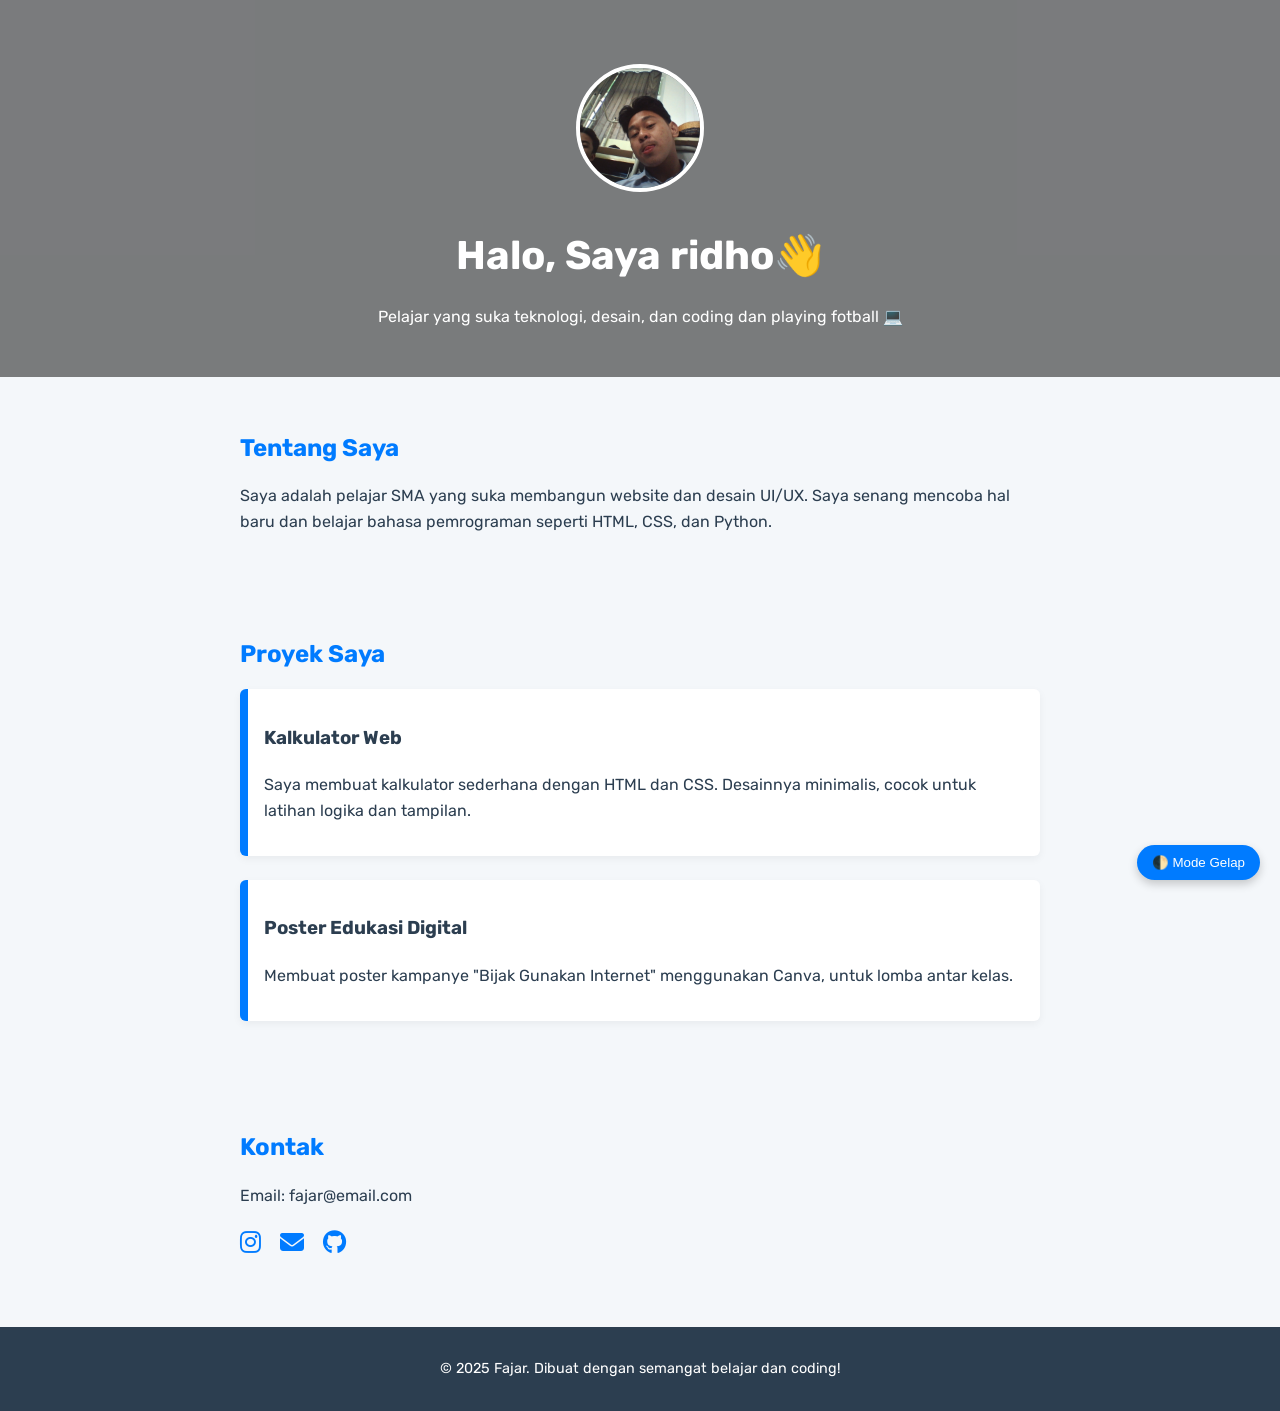
==== portofolio2.html @ 54e253d1 "Repositori Rezky Kelas 11" ====
<!DOCTYPE html>
<html lang="id">
<head>
  <meta charset="UTF-8" />
  <meta name="viewport" content="width=device-width, initial-scale=1.0" />
  <title>Portofolio Fajar</title>
  <link href="https://fonts.googleapis.com/css2?family=Rubik&display=swap" rel="stylesheet">
  <link rel="stylesheet" href="https://cdnjs.cloudflare.com/ajax/libs/font-awesome/6.5.0/css/all.min.css" />
  <style>
    :root {
      --primary-color: #007bff;
      --bg-color: #f4f7fa;
      --text-color: #2c3e50;
      --card-bg: #ffffff;
      --footer-bg: #2c3e50;
    }

    body.dark {
      --primary-color: #0d6efd;
      --bg-color: #1c1c1c;
      --text-color: #f0f0f0;
      --card-bg: #2e2e2e;
      --footer-bg: #000;
    }

    body {
      font-family: 'Rubik', sans-serif;
      background: var(--bg-color);
      color: var(--text-color);
      margin: 0;
      padding: 0;
      line-height: 1.6;
      transition: all 0.3s ease;
    }

    header {
      background: url('https://images.unsplash.com/photo-1519389950473-47ba0277781c?fit=crop&w=1600&q=80') center/cover;
      color: white;
      text-align: center;
      padding: 4rem 1rem 2rem;
      position: relative;
    }

    header::after {
      content: "";
      position: absolute;
      top: 0; left: 0;
      width: 100%;
      height: 100%;
      background-color: rgba(0,0,0,0.5);
      z-index: 0;
    }

    header * {
      position: relative;
      z-index: 1;
    }

    .profile-pic {
      width: 120px;
      height: 120px;
      border-radius: 50%;
      border: 4px solid white;
      object-fit: cover;
      margin-bottom: 1rem;
    }

    h1 {
      font-size: 2.5rem;
      margin: 0.5rem 0;
    }

    h2 {
      color: var(--primary-color);
      margin-bottom: 1rem;
    }

    section {
      padding: 2rem;
      max-width: 800px;
      margin: auto;
    }

    .project {
      background: var(--card-bg);
      padding: 1rem;
      margin-bottom: 1.5rem;
      border-left: 8px solid var(--primary-color);
      border-radius: 6px;
      box-shadow: 0 3px 8px rgba(0,0,0,0.05);
    }

    a {
      color: var(--primary-color);
      text-decoration: none;
      font-weight: bold;
    }

    a:hover {
      text-decoration: underline;
    }

    .social-icons a {
      margin-right: 15px;
      font-size: 1.5rem;
      color: var(--primary-color);
    }

    footer {
      background: var(--footer-bg);
      color: white;
      text-align: center;
      padding: 1rem;
      font-size: 0.9rem;
      margin-top: 2rem;
    }

    .toggle-button {
      position: fixed;
      bottom: 20px;
      right: 20px;
      background: var(--primary-color);
      color: white;
      border: none;
      padding: 10px 15px;
      border-radius: 30px;
      cursor: pointer;
      box-shadow: 0 4px 10px rgba(0,0,0,0.2);
      z-index: 999;
    }

    @media (max-width: 600px) {
      h1 {
        font-size: 2rem;
      }

      section {
        padding: 1rem;
      }
    }
  </style>
</head>
<body>
  <header>
    <img src="WIN_20250714_03_28_14_Pro.jpg" alt="Foto Fajar" class="profile-pic" />
    <h1>Halo, Saya ridho👋</h1>
    <p>Pelajar yang suka teknologi, desain, dan coding dan playing fotball 💻</p>
  </header>

  <section class="about">
    <h2>Tentang Saya</h2>
    <p>Saya adalah pelajar SMA yang suka membangun website dan desain UI/UX. Saya senang mencoba hal baru dan belajar bahasa pemrograman seperti HTML, CSS, dan Python.</p>
  </section>

  <section class="projects">
    <h2>Proyek Saya</h2>
    <div class="project">
      <h3>Kalkulator Web</h3>
      <p>Saya membuat kalkulator sederhana dengan HTML dan CSS. Desainnya minimalis, cocok untuk latihan logika dan tampilan.</p>
    </div>
    <div class="project">
      <h3>Poster Edukasi Digital</h3>
      <p>Membuat poster kampanye "Bijak Gunakan Internet" menggunakan Canva, untuk lomba antar kelas.</p>
    </div>
  </section>

  <section class="contact">
    <h2>Kontak</h2>
    <p>Email: fajar@email.com</p>
    <div class="social-icons">
      <a href="https://instagram.com/fajar" target="_blank"><i class="fab fa-instagram"></i></a>
      <a href="mailto:fajar@email.com"><i class="fas fa-envelope"></i></a>
      <a href="https://github.com/fajar" target="_blank"><i class="fab fa-github"></i></a>
    </div>
  </section>

  <footer>
    <p>© 2025 Fajar. Dibuat dengan semangat belajar dan coding!</p>
  </footer>

  <button class="toggle-button" onclick="toggleDarkMode()">🌓 Mode Gelap</button>

  <script>
    function toggleDarkMode() {
      document.body.classList.toggle('dark');
    }
  </script>
</body>
</html>
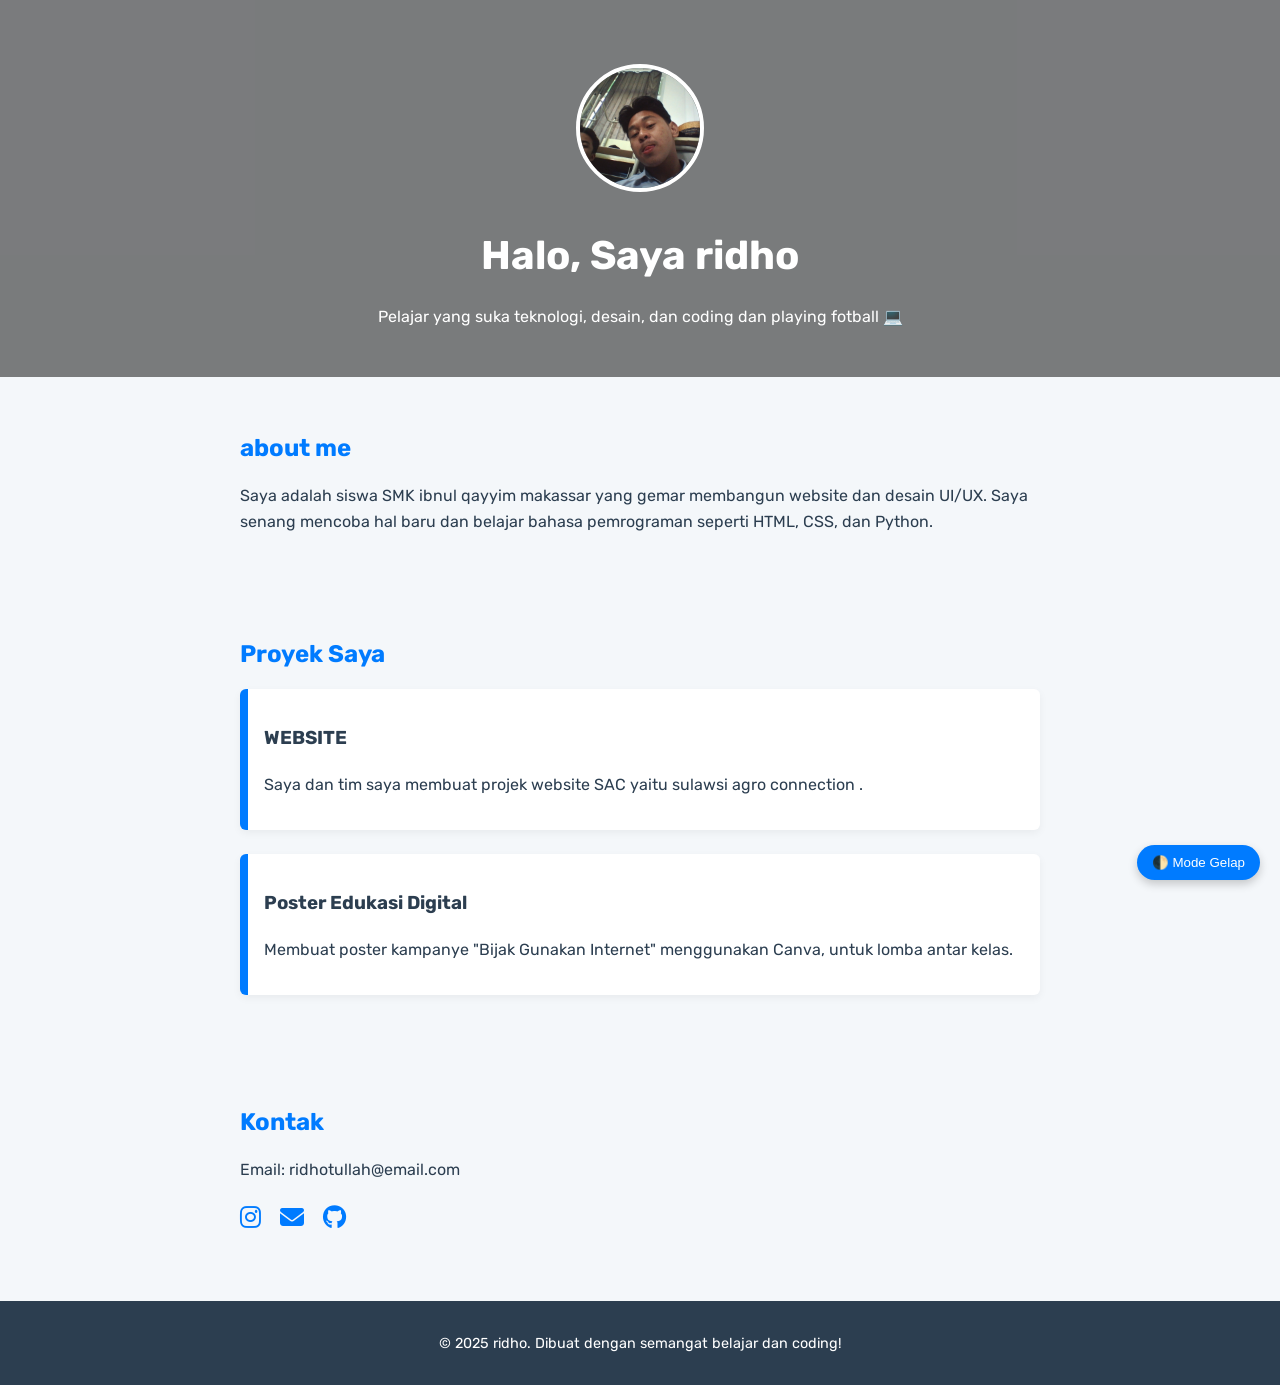
==== commit 02b2e9bc: "Resky portfolio" ====
--- a/portofolio2.html
+++ b/portofolio2.html
@@ -143,20 +143,20 @@
 <body>
   <header>
     <img src="WIN_20250714_03_28_14_Pro.jpg" alt="Foto Fajar" class="profile-pic" />
-    <h1>Halo, Saya ridho👋</h1>
+    <h1>Halo, Saya ridho</h1>
     <p>Pelajar yang suka teknologi, desain, dan coding dan playing fotball 💻</p>
   </header>
 
   <section class="about">
-    <h2>Tentang Saya</h2>
-    <p>Saya adalah pelajar SMA yang suka membangun website dan desain UI/UX. Saya senang mencoba hal baru dan belajar bahasa pemrograman seperti HTML, CSS, dan Python.</p>
+    <h2>about me</h2>
+    <p>Saya adalah siswa SMK ibnul qayyim makassar yang gemar membangun website dan desain UI/UX. Saya senang mencoba hal baru dan belajar bahasa pemrograman seperti HTML, CSS, dan Python.</p>
   </section>
 
   <section class="projects">
     <h2>Proyek Saya</h2>
     <div class="project">
-      <h3>Kalkulator Web</h3>
-      <p>Saya membuat kalkulator sederhana dengan HTML dan CSS. Desainnya minimalis, cocok untuk latihan logika dan tampilan.</p>
+      <h3>WEBSITE</h3>
+      <p>Saya dan tim saya membuat projek website SAC yaitu sulawsi agro connection .</p>
     </div>
     <div class="project">
       <h3>Poster Edukasi Digital</h3>
@@ -166,7 +166,7 @@
 
   <section class="contact">
     <h2>Kontak</h2>
-    <p>Email: fajar@email.com</p>
+    <p>Email: ridhotullah@email.com</p>
     <div class="social-icons">
       <a href="https://instagram.com/fajar" target="_blank"><i class="fab fa-instagram"></i></a>
       <a href="mailto:fajar@email.com"><i class="fas fa-envelope"></i></a>
@@ -175,10 +175,12 @@
   </section>
 
   <footer>
-    <p>© 2025 Fajar. Dibuat dengan semangat belajar dan coding!</p>
+    <p>© 2025 ridho. Dibuat dengan semangat belajar dan coding!</p>
   </footer>
 
   <button class="toggle-button" onclick="toggleDarkMode()">🌓 Mode Gelap</button>
+  
+  
 
   <script>
     function toggleDarkMode() {
